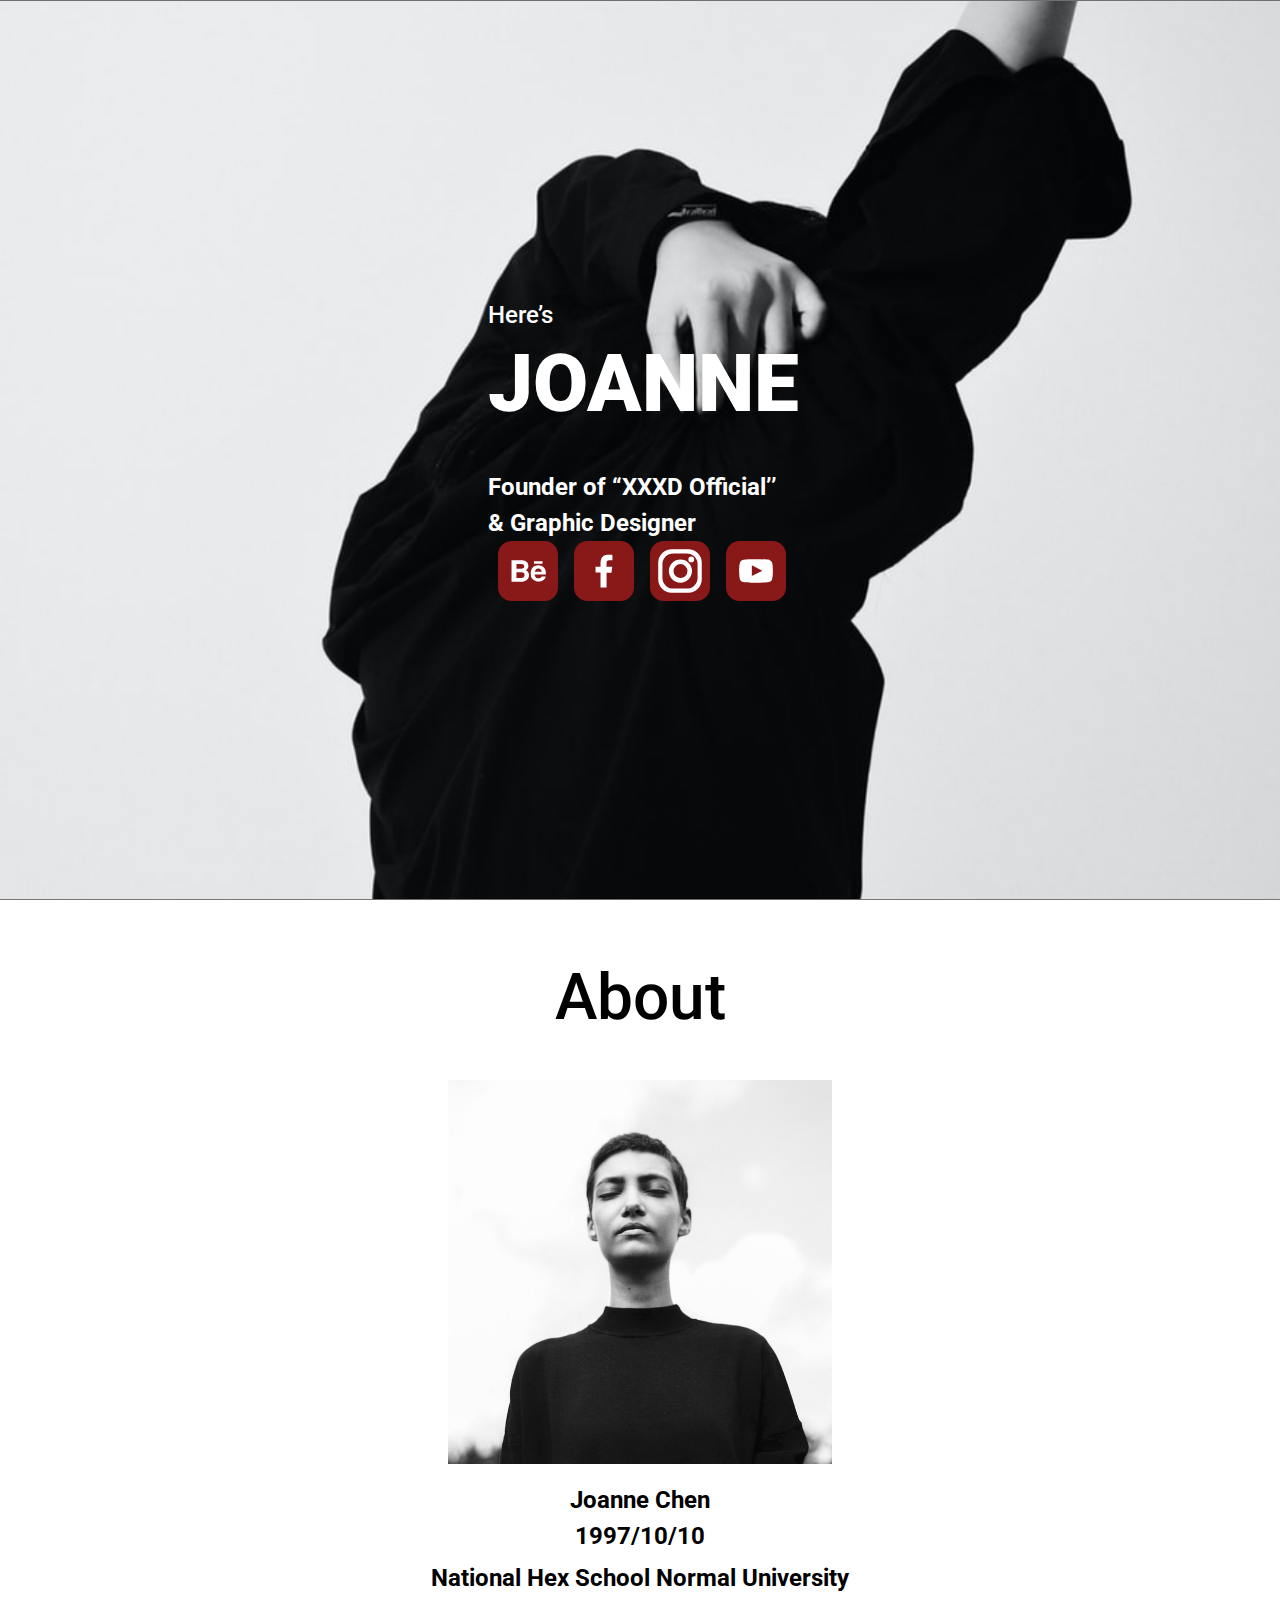
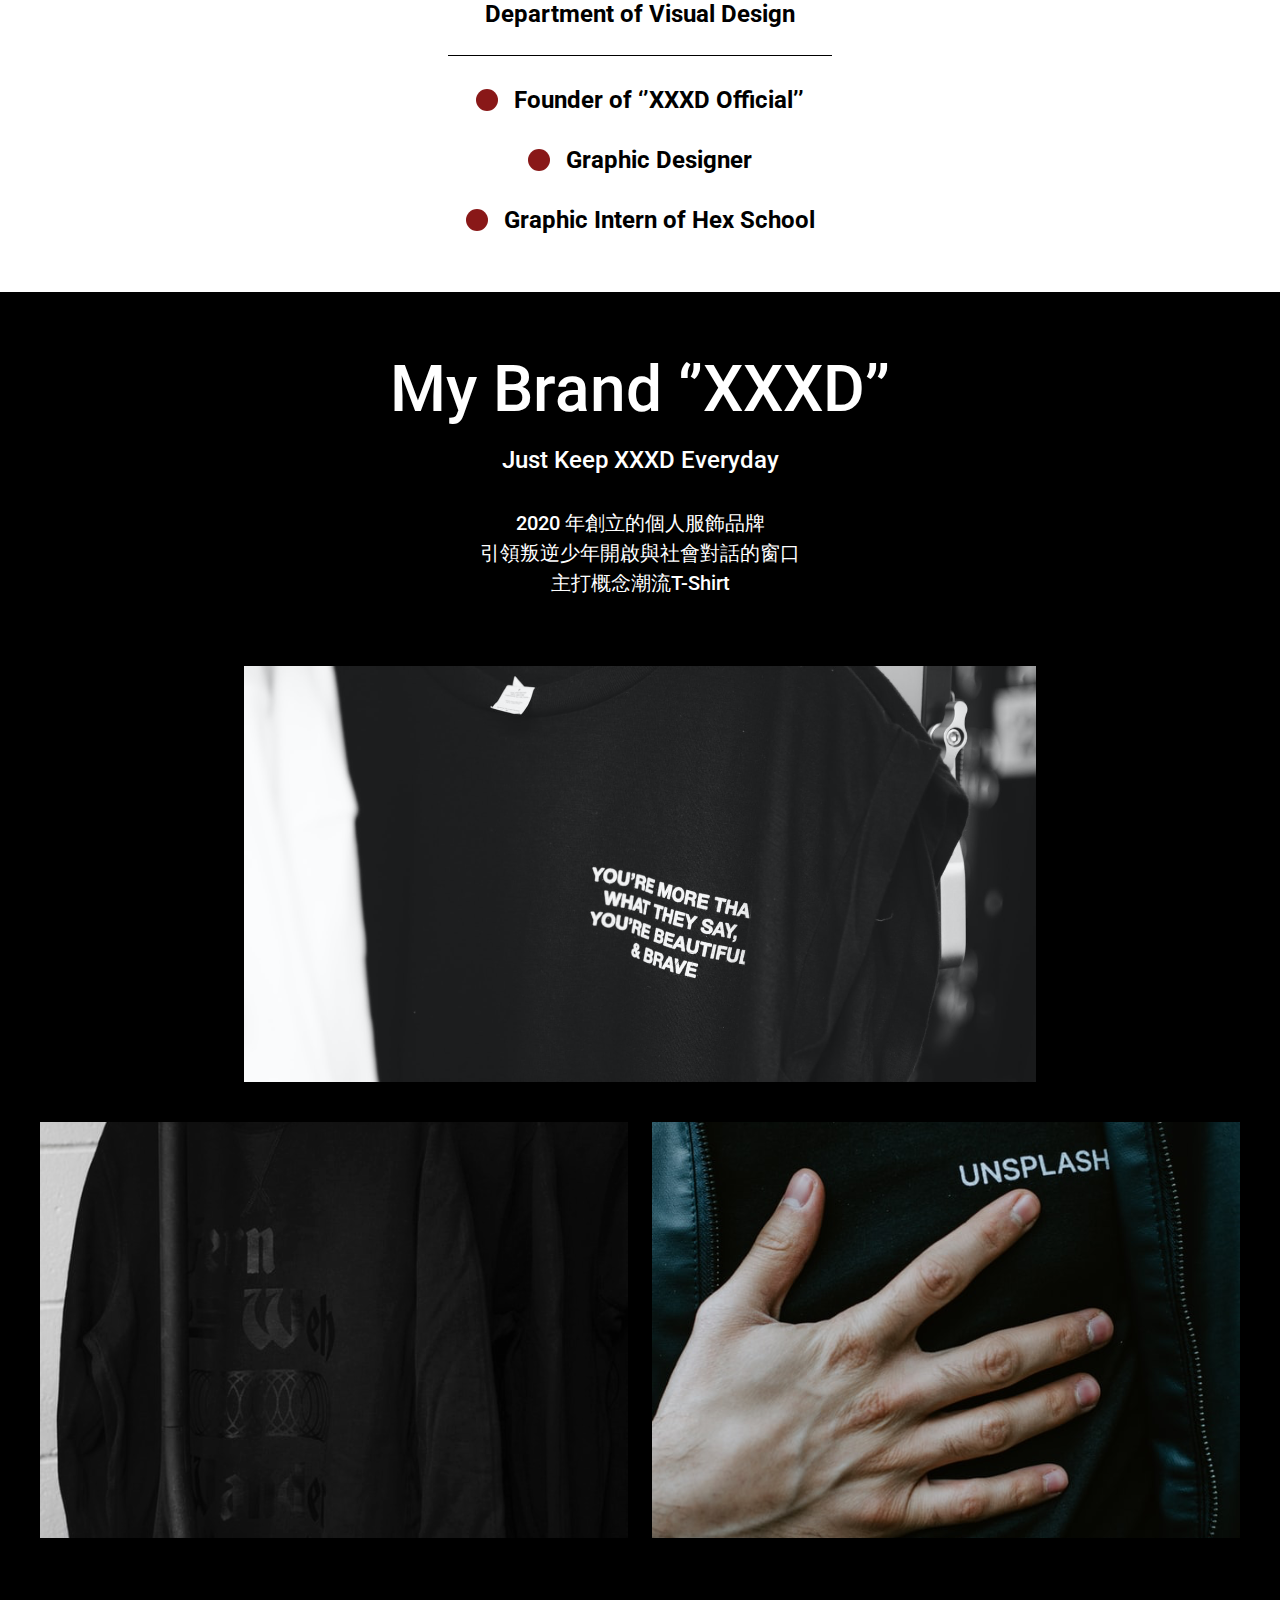
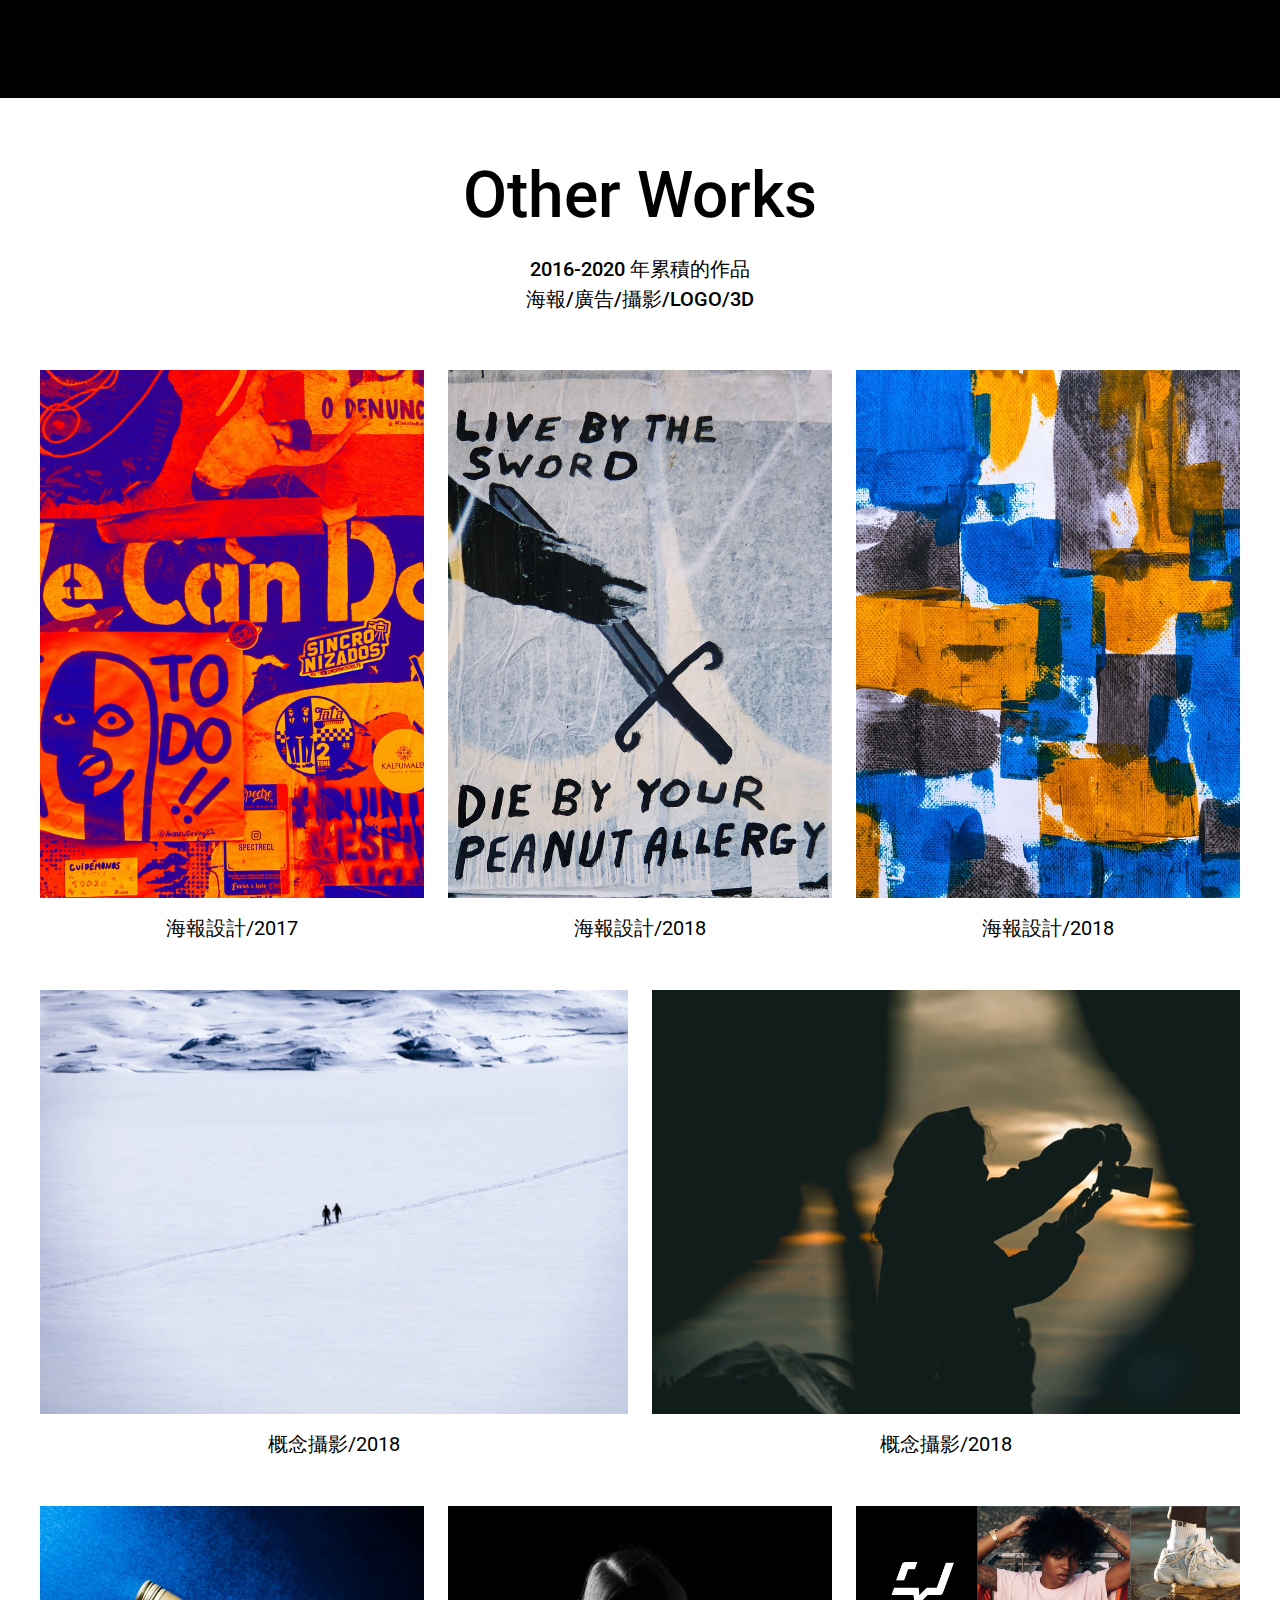
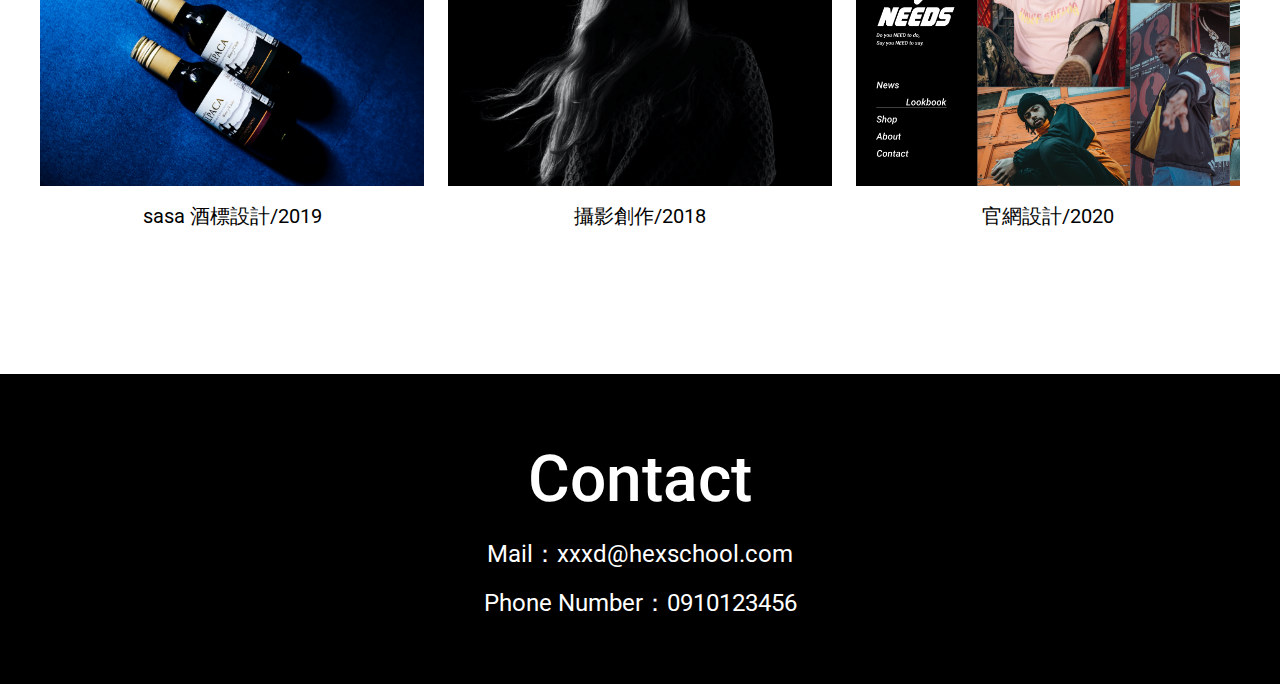
==== week2/index.html @ d1e8adb9 "add week2 file" ====
<!DOCTYPE html>
<html lang="zh-Hant-TW">

<head>
  <meta charset="UTF-8">
  <meta http-equiv="X-UA-Compatible" content="IE=edge">
  <meta name="viewport" content="width=device-width, initial-scale=1.0">
  <title>W2-個人網頁</title>
  <link rel="stylesheet" href="reset.css">
  <link rel="stylesheet" href="style.css">
</head>

<body>
  <header>
    <div class="header-container">
      <p class="subtitle">Here’s</p>
      <h1 class="title">JOANNE</h1>
      <p class="intro-lg">Founder of “XXXD Official’’ & Graphic Designer</p>
      <ul class="social-list">
        <li class="social-item"><a href="#" class="social-link"><img src="assets/behance.svg" alt="behance"></a></li>
        <li class="social-item"><a href="#" class="social-link"><img src="assets/facebook.svg" alt="facebook"></a></li>
        <li class="social-item"><a href="#" class="social-link"><img src="assets/instagram.svg" alt="instagram"></a></li>
        <li class="social-item"><a href="#" class="social-link"><img src="assets/youtube.svg" alt="youtube"></a></li>
      </ul>
    </div>
  </header>
  <div class="about">
    <h2 class="title">About</h2>
    <img class="photo" src="assets/photo.png" alt="photo">
    <ul class="info-list">
      <li class="info-item">
        <p class="subtitle">Joanne Chen</p>
      </li>
      <li class="info-item">
        <p class="subtitle">1997/10/10</p>
      </li>
      <li class="info-item">
        <p class="intro-lg">National Hex School Normal University <br>Department of Visual Design</p>
      </li>
    </ul>
    <ul class="experience-list">
      <li class="experience-item">
        <div class="dot"></div>
        <p class="subtitle">Founder of ‘’XXXD Official’’</p>
      </li>
      <li class="experience-item">
        <div class="dot"></div>
        <p class="subtitle">Graphic Designer</p>
      </li>
      <li class="experience-item">
        <div class="dot"></div>
        <p class="subtitle">Graphic Intern of Hex School</p>
      </li>
    </ul>
  </div>
  <div class="brand">
    <h2 class="title">My Brand ‘’XXXD’’</h2>
    <p class="subtitle">Just Keep XXXD Everyday</p>
    <p class="intro">2020 年創立的個人服飾品牌 <br>引領叛逆少年開啟與社會對話的窗口 <br>主打概念潮流T-Shirt</p>
    <ul class="brand-photo-list">
      <li class="brand-photo-item"><img src="assets/brand_img1.png" alt="brand-photo"></li>
      <li class="brand-photo-item"><img src="assets/brand_img2.png" alt="brand-photo"></li>
      <li class="brand-photo-item"><img src="assets/brand_img3.png" alt="brand-photo"></li>
    </ul>
  </div>

  <div class="works">
    <h2 class="title">Other Works</h2>
    <p class="intro">2016-2020 年累積的作品 <br>海報/廣告/攝影/LOGO/3D</p>
    <ul class="works-list">
      <li class="works-item"><a href="#" class="works-link"><img src="assets/work_img1.png" alt="works"></a>
        <p>海報設計/2017</p>
      </li>
      <li class="works-item"><a href="#" class="works-link"><img src="assets/work_img2.png" alt="works"></a>
        <p>海報設計/2018</p>
      </li>
      <li class="works-item"><a href="#" class="works-link"><img src="assets/work_img3.png" alt="works"></a>
        <p>海報設計/2018</p>
      </li>
      <li class="works-item"><a href="#" class="works-link"><img src="assets/work_img4.png" alt="works"></a>
        <p>概念攝影/2018</p>
      </li>
      <li class="works-item"><a href="#" class="works-link"><img src="assets/work_img5.png" alt="works"></a>
        <p>概念攝影/2018</p>
      </li>
      <li class="works-item"><a href="#" class="works-link"><img src="assets/work_img6.png" alt="works"></a>
        <p>sasa 酒標設計/2019</p>
      </li>
      <li class="works-item"><a href="#" class="works-link"><img src="assets/work_img7.png" alt="works"></a>
        <p>攝影創作/2018</p>
      </li>
      <li class="works-item"><a href="#" class="works-link"><img src="assets/work_img8.png" alt="works"></a>
        <p>官網設計/2020</p>
      </li>
    </ul>
  </div>

  <footer>
    <h2 class="title">Contact</h2>
    <ul class="contact-list">
      <li class="contact-item"><a href="#" class="contact-link">Mail：xxxd@hexschool.com</a></li>
      <li class="contact-item"><a href="#" class="contact-link">Phone Number：0910123456</a></li>
    </ul>
  </footer>
</body>

</html>
---- week2/style.css ----
@import url('https://fonts.googleapis.com/css2?family=Roboto:ital,wght@1,500;1,700;1,900&display=swap');

body{
  font-family: 'Roboto', sans-serif;
}


:root{
  --color-white: #FFFFFF;
  --color-black: #000000;
  --color-gray: #707070;
  --color-red: #891818;
}

h1.title{
  font-size: 80px;
  font-weight: 900;
  line-height: 106px;
}

h2.title{
  font-size: 64px;
  font-weight: 500;
  line-height: 84px;
}

p.subtitle{
  font-size: 24px;
  font-weight: 500;
  line-height: 32px;
}

p.intro{
  font-size: 20px;
  font-weight: 500;
  line-height: 30px;
}

p.intro-lg{
  font-size: 24px;
  font-weight: 700;
  line-height: 36px;
}

header{
  display: flex;
  justify-content: center;
  align-items: center;
  color: var(--color-white);
  background-image: url("assets/banner.png");
  background-size: cover;
  background-position: center center;
  height: 100vh;
}

.header-container{
  max-width: 304px;
}

header .title{
  margin-bottom: 32px;
}

header p.intro{
  margin-left: 13px;
  margin-right: 8px;
  margin-bottom: 40px;
}

.social-list{
  display: flex;
  justify-content: space-between;
  margin-left: 10px;
  margin-right: 6px;
}

.about{
  padding: 56px 0;
  text-align: center;
}

.about .subtitle{
  font-weight: 700;
}

.about .title{
  margin-bottom: 40px;
}

.about .photo{
  margin-bottom: 20px;
}

.info-item:first-child{
  margin-bottom: 4px;
}

.info-item:last-child{
  margin-top: 8px;
}

.experience-list{
  max-width: 384px;
  margin: 0 auto;
  margin-top: 23px;
  border-top: 1px solid var(--color-black);
  padding-top: 28px;
}

.dot{
  width: 22px;
  height: 22px;
  border-radius: 50%;
  background-color: var(--color-red);
  margin-right: 16px;
}

.experience-item{
  display: flex;
  align-items: center;
  justify-content: center;
}

.experience-item + .experience-item{
  margin-top: 28px;
}

.brand{
  background-color: var(--color-black);
  text-align: center;
  padding-top: 56px;
  padding-bottom: 160px;
  color: var(--color-white);
}

.brand .title{
  margin-bottom: 12px;
}

.brand .subtitle{
  margin-bottom: 32px;
}

.brand .intro{
  margin-bottom: 68px;
}

.brand-photo-list{
  max-width: 1200px;
  margin: 0 auto;
  display: flex;
  justify-content: center;
  flex-wrap: wrap;
  gap: 40px 24px;
}

.works{
  text-align: center;
  padding-top: 56px;
  padding-bottom: 144px;
}

.works .title{
  margin-bottom: 16px;
}

.works-list{
  max-width: 1200px;
  margin: 0 auto;
  display: flex;
  flex-wrap: wrap;
  gap: 48px 24px;
  margin-top: 56px;
}

.works-item p{
  margin-top: 16px;
  font-size: 20px;
  font-weight: 500px;
  line-height: 28px;
}

.works-link{
  display: block;;
}


footer{
  background-color: var(--color-black);
  padding: 64px 0;
  text-align: center;
  color: var(--color-white);
}

.contact-item{
  margin-top: 16px;
}

.contact-link{
  text-decoration: none;
  color: var(--color-white);
  font-size: 24px;
  line-height: 33px;
}

.contact-link:hover{
  color: var(--color-red);
}
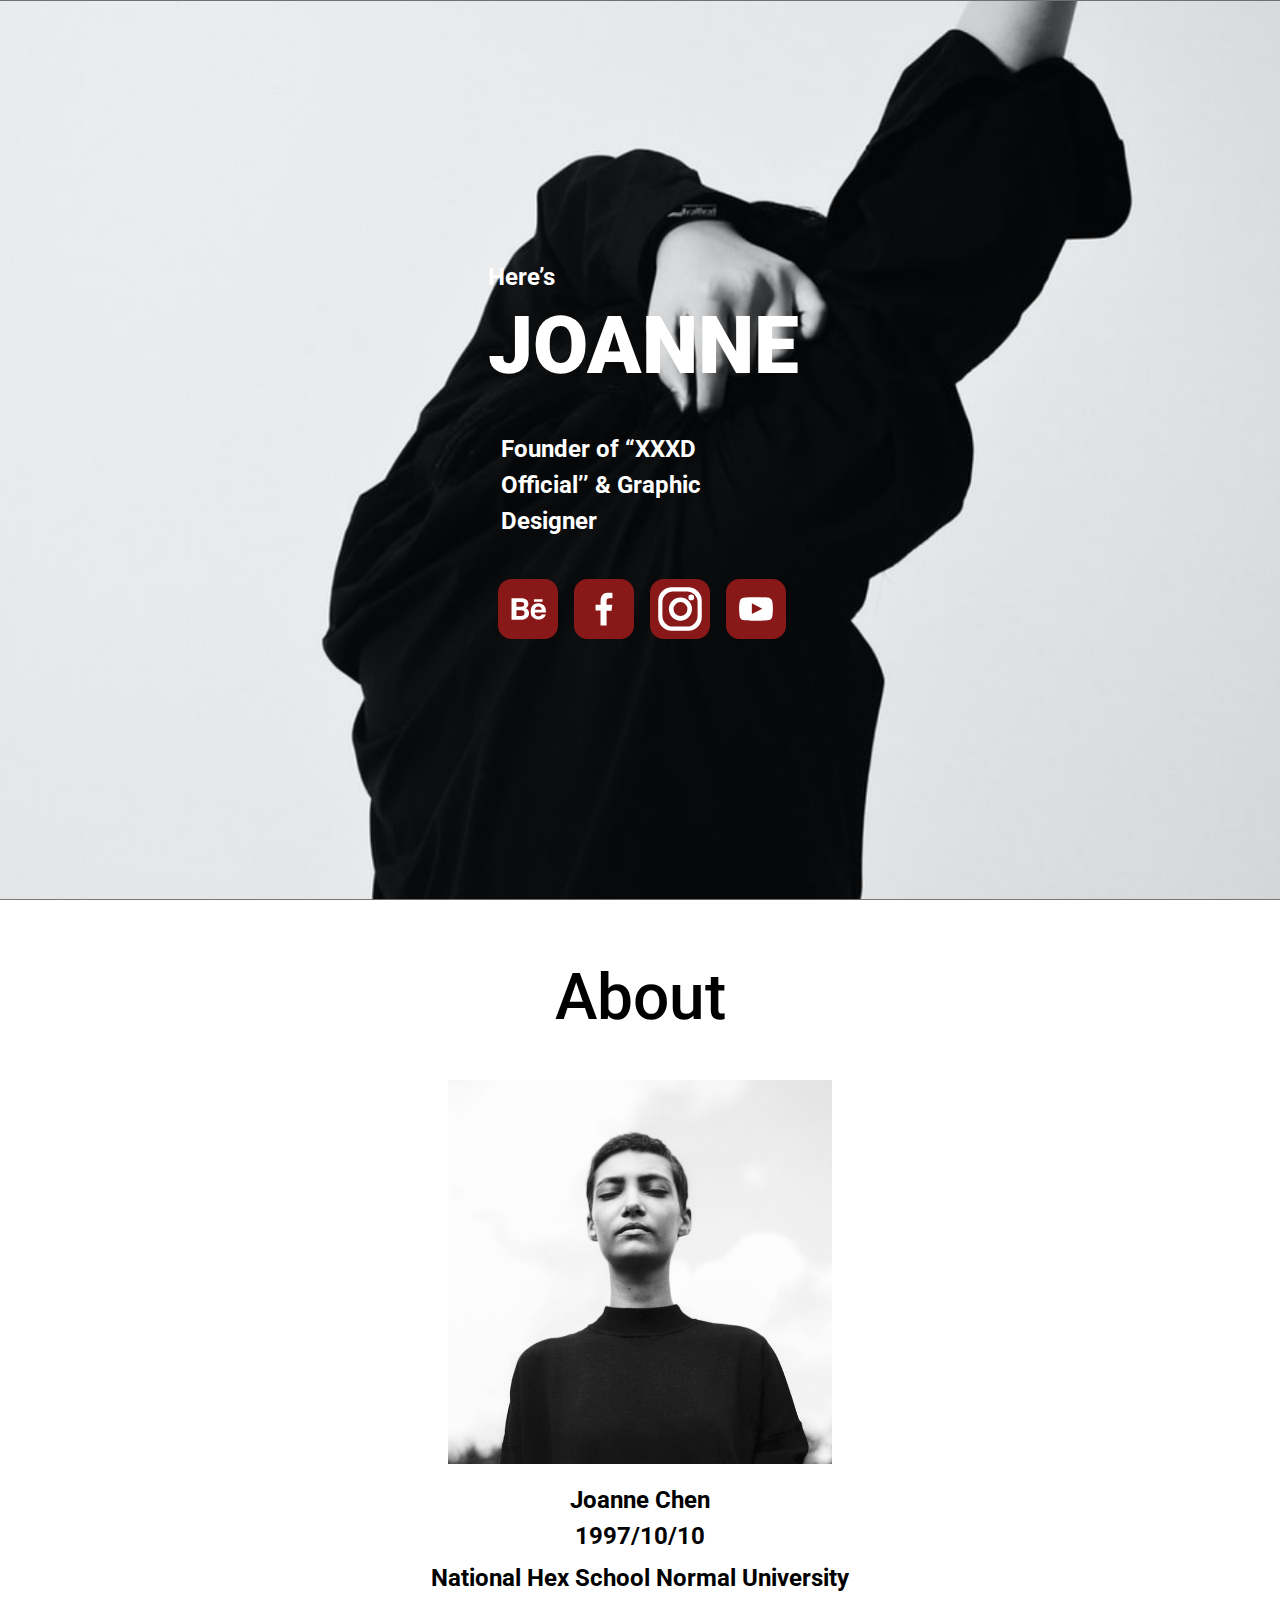
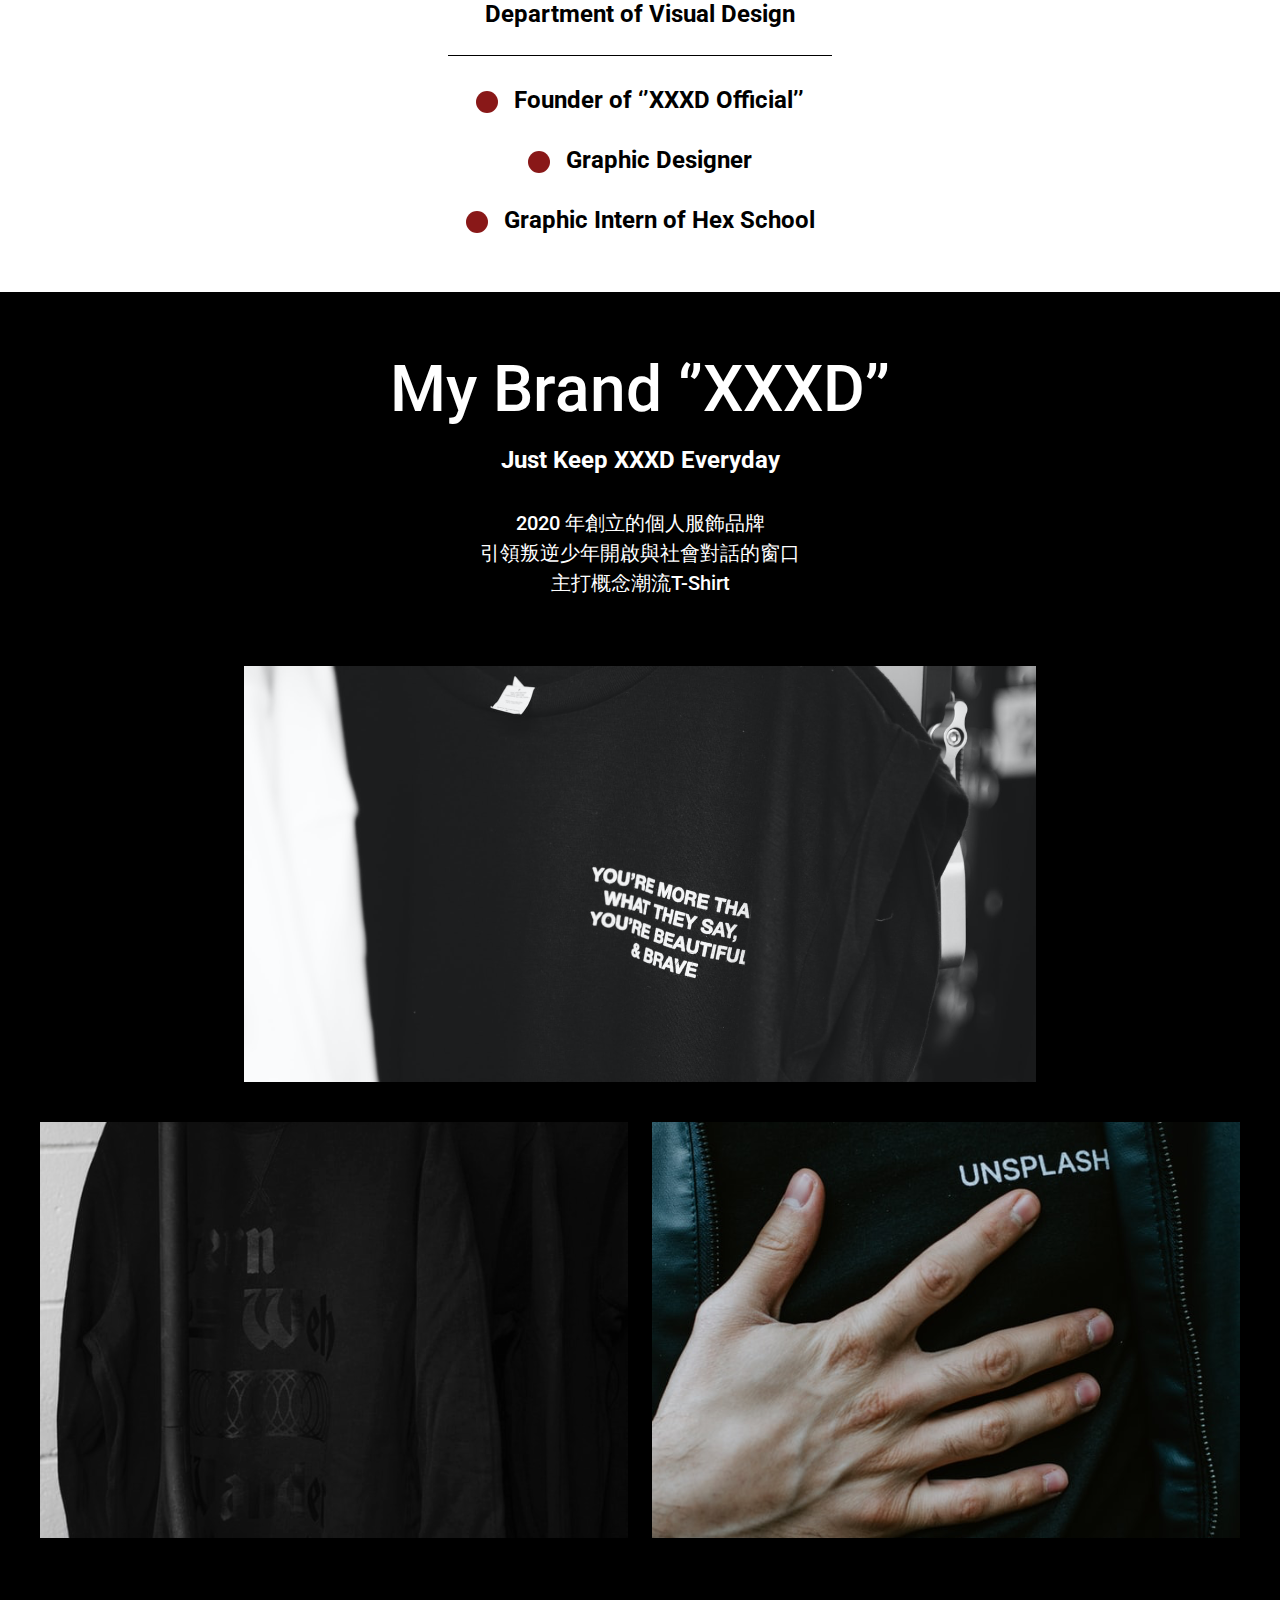
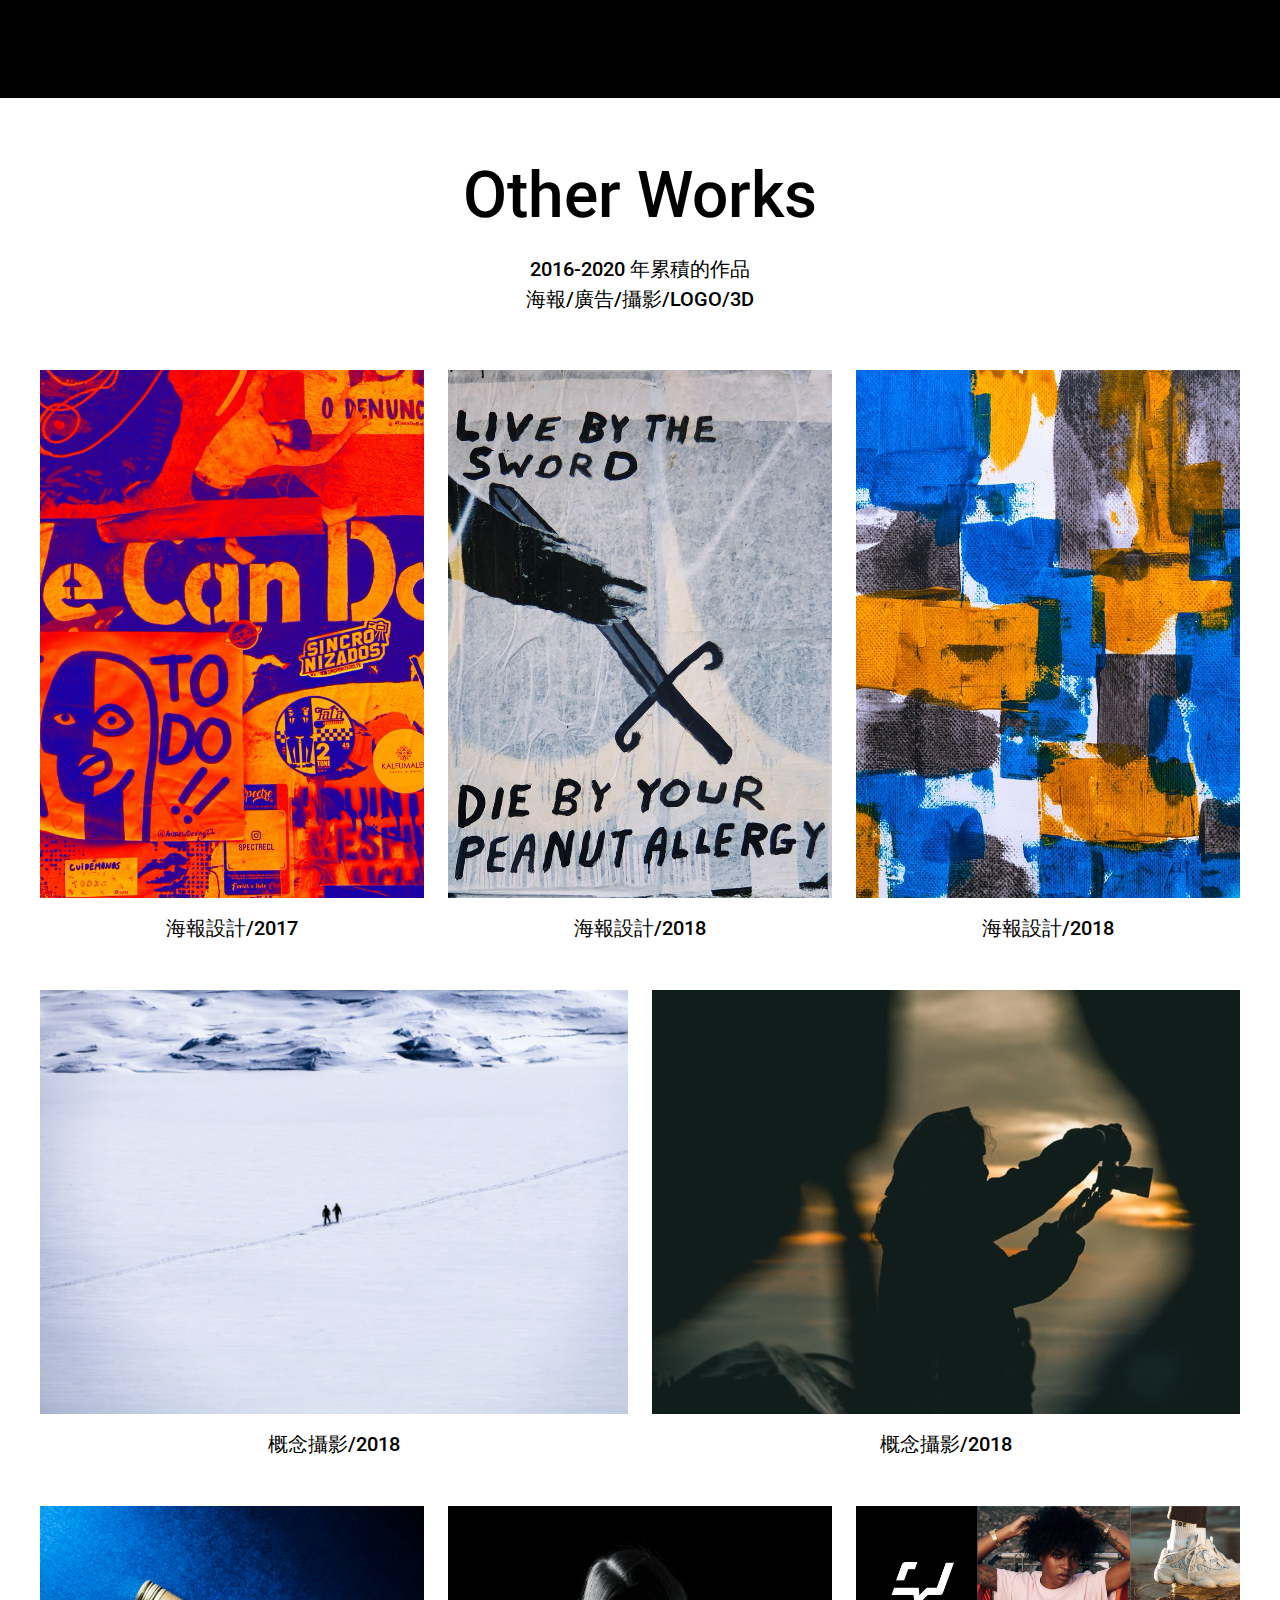
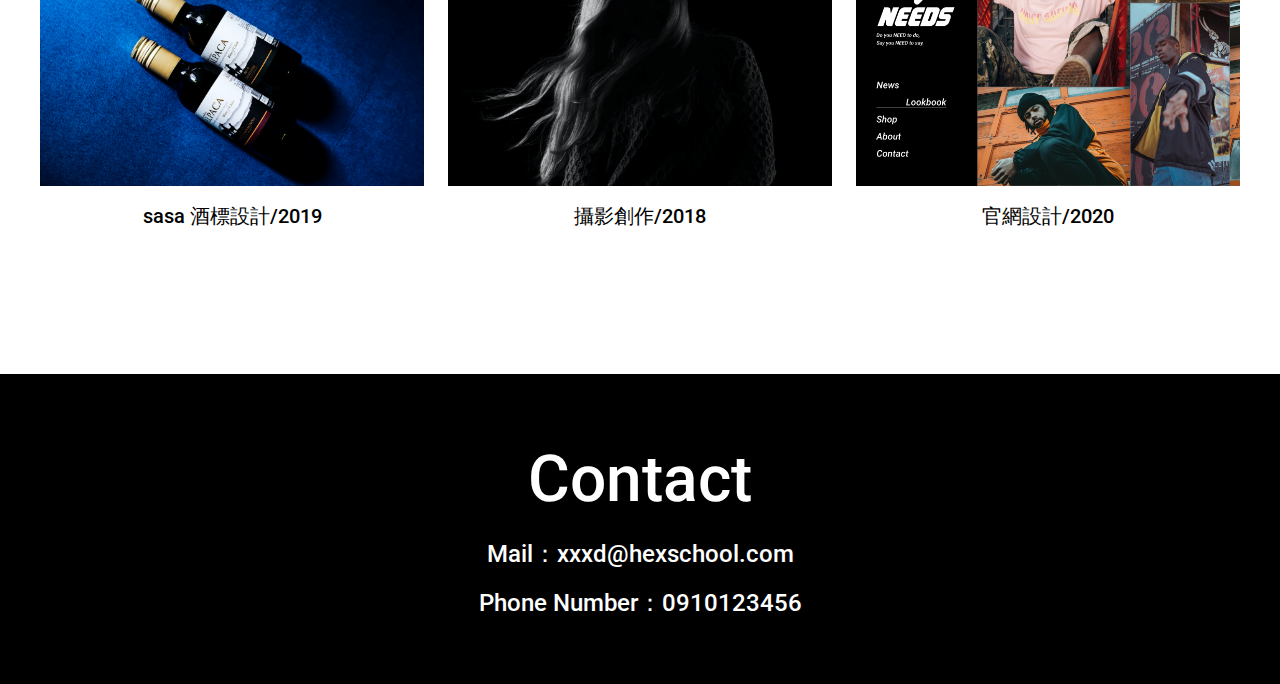
==== commit 2b820341: "[feat] week2 practise 3" ====
--- a/week2/index.html
+++ b/week2/index.html
@@ -12,94 +12,97 @@
 
 <body>
   <header>
-    <div class="header-container">
-      <p class="subtitle">Here’s</p>
-      <h1 class="title">JOANNE</h1>
-      <p class="intro-lg">Founder of “XXXD Official’’ & Graphic Designer</p>
+    <div class="container">
+      <p class="text-single">Here’s</p>
+      <h1 class="title mb-8">JOANNE</h1>
+      <p class="text-multiple mb-10">Founder of “XXXD Official’’ & Graphic Designer</p>
       <ul class="social-list">
-        <li class="social-item"><a href="#" class="social-link"><img src="assets/behance.svg" alt="behance"></a></li>
-        <li class="social-item"><a href="#" class="social-link"><img src="assets/facebook.svg" alt="facebook"></a></li>
-        <li class="social-item"><a href="#" class="social-link"><img src="assets/instagram.svg" alt="instagram"></a></li>
-        <li class="social-item"><a href="#" class="social-link"><img src="assets/youtube.svg" alt="youtube"></a></li>
+        <li class="social-item"><a href="#" class="social-link"><img src="./assets/behance.svg" alt="behance"></a></li>
+        <li class="social-item"><a href="#" class="social-link"><img src="./assets/facebook.svg" alt="facebook"></a></li>
+        <li class="social-item"><a href="#" class="social-link"><img src="./assets/instagram.svg" alt="instagram"></a></li>
+        <li class="social-item"><a href="#" class="social-link"><img src="./assets/youtube.svg" alt="youtube"></a></li>
       </ul>
     </div>
   </header>
-  <div class="about">
-    <h2 class="title">About</h2>
-    <img class="photo" src="assets/photo.png" alt="photo">
+  <section class="about">
+    <h2 class="title mb-10">About</h2>
+    <img src="./assets/photo.png" alt="photo" class="photo mb-5">
     <ul class="info-list">
-      <li class="info-item">
-        <p class="subtitle">Joanne Chen</p>
+      <li class="info-item mb-1">
+        <p class="text-single">Joanne Chen</p>
+      </li>
+      <li class="info-item mb-2">
+        <p class="text-single">1997/10/10</p>
       </li>
       <li class="info-item">
-        <p class="subtitle">1997/10/10</p>
-      </li>
-      <li class="info-item">
-        <p class="intro-lg">National Hex School Normal University <br>Department of Visual Design</p>
+        <p class="text-multiple">National Hex School Normal University <br>Department of Visual Design</p>
       </li>
     </ul>
     <ul class="experience-list">
       <li class="experience-item">
-        <div class="dot"></div>
-        <p class="subtitle">Founder of ‘’XXXD Official’’</p>
+        <p class="text-single">Founder of ‘’XXXD Official’’</p>
       </li>
       <li class="experience-item">
-        <div class="dot"></div>
-        <p class="subtitle">Graphic Designer</p>
+        <p class="text-single">Graphic Designer</p>
       </li>
       <li class="experience-item">
-        <div class="dot"></div>
-        <p class="subtitle">Graphic Intern of Hex School</p>
+        <p class="text-single">Graphic Intern of Hex School</p>
       </li>
     </ul>
-  </div>
-  <div class="brand">
-    <h2 class="title">My Brand ‘’XXXD’’</h2>
-    <p class="subtitle">Just Keep XXXD Everyday</p>
-    <p class="intro">2020 年創立的個人服飾品牌 <br>引領叛逆少年開啟與社會對話的窗口 <br>主打概念潮流T-Shirt</p>
-    <ul class="brand-photo-list">
-      <li class="brand-photo-item"><img src="assets/brand_img1.png" alt="brand-photo"></li>
-      <li class="brand-photo-item"><img src="assets/brand_img2.png" alt="brand-photo"></li>
-      <li class="brand-photo-item"><img src="assets/brand_img3.png" alt="brand-photo"></li>
+  </section>
+  <section class="brand">
+    <h2 class="title mb-3">My Brand ‘’XXXD’’</h2>
+    <p class="text-single mb-8">Just Keep XXXD Everyday</p>
+    <p class="text-multiple mb-17">2020 年創立的個人服飾品牌 <br>引領叛逆少年開啟與社會對話的窗口 <br>主打概念潮流T-Shirt</p>
+    <ul class="picture-list picture-container">
+      <li class="picture-item"><img src="./assets/brand_img1.png" alt="brand image"></li>
+      <li class="picture-item"><img src="./assets/brand_img2.png" alt="brand image"></li>
+      <li class="picture-item"><img src="./assets/brand_img3.png" alt="brand image"></li>
     </ul>
-  </div>
-
-  <div class="works">
-    <h2 class="title">Other Works</h2>
-    <p class="intro">2016-2020 年累積的作品 <br>海報/廣告/攝影/LOGO/3D</p>
-    <ul class="works-list">
-      <li class="works-item"><a href="#" class="works-link"><img src="assets/work_img1.png" alt="works"></a>
-        <p>海報設計/2017</p>
+  </section>
+  <section class="other">
+    <h2 class="title mb-4">Other Works</h2>
+    <p class="text-multiple mb-14">2016-2020 年累積的作品 <br>海報/廣告/攝影/LOGO/3D</p>
+    <ul class="work-list picture-container">
+      <li class="work-item">
+        <img class="mb-4" src="./assets/work_img1.png" alt="work">
+        <p class="text-single">海報設計/2017</p>
       </li>
-      <li class="works-item"><a href="#" class="works-link"><img src="assets/work_img2.png" alt="works"></a>
-        <p>海報設計/2018</p>
+      <li class="work-item">
+        <img class="mb-4" src="./assets/work_img2.png" alt="work">
+        <p class="text-single">海報設計/2018</p>
       </li>
-      <li class="works-item"><a href="#" class="works-link"><img src="assets/work_img3.png" alt="works"></a>
-        <p>海報設計/2018</p>
+      <li class="work-item">
+        <img class="mb-4" src="./assets/work_img3.png" alt="work">
+        <p class="text-single">海報設計/2018</p>
       </li>
-      <li class="works-item"><a href="#" class="works-link"><img src="assets/work_img4.png" alt="works"></a>
-        <p>概念攝影/2018</p>
+      <li class="work-item">
+        <img class="mb-4" src="./assets/work_img4.png" alt="work">
+        <p class="text-single">概念攝影/2018</p>
       </li>
-      <li class="works-item"><a href="#" class="works-link"><img src="assets/work_img5.png" alt="works"></a>
-        <p>概念攝影/2018</p>
+      <li class="work-item">
+        <img class="mb-4" src="./assets/work_img5.png" alt="work">
+        <p class="text-single">概念攝影/2018</p>
       </li>
-      <li class="works-item"><a href="#" class="works-link"><img src="assets/work_img6.png" alt="works"></a>
-        <p>sasa 酒標設計/2019</p>
+      <li class="work-item">
+        <img class="mb-4" src="./assets/work_img6.png" alt="work">
+        <p class="text-single">sasa 酒標設計/2019</p>
       </li>
-      <li class="works-item"><a href="#" class="works-link"><img src="assets/work_img7.png" alt="works"></a>
-        <p>攝影創作/2018</p>
+      <li class="work-item">
+        <img class="mb-4" src="./assets/work_img7.png" alt="work">
+        <p class="text-single">攝影創作/2018</p>
       </li>
-      <li class="works-item"><a href="#" class="works-link"><img src="assets/work_img8.png" alt="works"></a>
-        <p>官網設計/2020</p>
+      <li class="work-item">
+        <img class="mb-4" src="./assets/work_img8.png" alt="work">
+        <p class="text-single">官網設計/2020</p>
       </li>
     </ul>
-  </div>
-
+  </section>
   <footer>
-    <h2 class="title">Contact</h2>
+    <h2 class="title mb-4">Contact</h2>
     <ul class="contact-list">
-      <li class="contact-item"><a href="#" class="contact-link">Mail：xxxd@hexschool.com</a></li>
-      <li class="contact-item"><a href="#" class="contact-link">Phone Number：0910123456</a></li>
+      <li class="contact-item mb-4"><a href="mailto:xxxd@hexschool.com" class="contact-link">Mail：xxxd@hexschool.com</a></li>
+      <li class="contact-item"><a href="tel:+886910123456" class="contact-link">Phone Number：0910123456</a></li>
     </ul>
   </footer>
 </body>
--- a/week2/style.css
+++ b/week2/style.css
@@ -3,7 +3,6 @@
 body{
   font-family: 'Roboto', sans-serif;
 }
-
 
 :root{
   --color-white: #FFFFFF;
@@ -12,59 +11,82 @@
   --color-red: #891818;
 }
 
-h1.title{
-  font-size: 80px;
-  font-weight: 900;
-  line-height: 106px;
+/* 共用 */
+
+.mb-1{
+  margin-bottom: 4px;
 }
 
-h2.title{
-  font-size: 64px;
-  font-weight: 500;
-  line-height: 84px;
+.mb-2{
+  margin-bottom: 8px;
 }
 
-p.subtitle{
-  font-size: 24px;
-  font-weight: 500;
-  line-height: 32px;
+.mb-3{
+  margin-bottom: 12px;
 }
 
-p.intro{
-  font-size: 20px;
-  font-weight: 500;
-  line-height: 30px;
+.mb-4{
+  margin-bottom: 16px;
 }
 
-p.intro-lg{
-  font-size: 24px;
-  font-weight: 700;
-  line-height: 36px;
+.mb-5{
+  margin-bottom: 20px;
 }
 
+.mb-8{
+  margin-bottom: 32px;
+}
+
+.mb-10{
+  margin-bottom: 40px;
+}
+
+.mb-14{
+  margin-bottom: 56px;
+}
+
+.mb-17{
+  margin-bottom: 68px;
+}
+
+/* 頁面 */
 header{
+  background-image: url("./assets/banner.png");
+  background-position: center center;
+  background-size: cover;
+  height: 100vh;
   display: flex;
   justify-content: center;
   align-items: center;
   color: var(--color-white);
-  background-image: url("assets/banner.png");
-  background-size: cover;
-  background-position: center center;
-  height: 100vh;
 }
 
-.header-container{
+header .container{
   max-width: 304px;
 }
 
-header .title{
-  margin-bottom: 32px;
+header p, .about p, .brand p{
+  font-size: 24px;
+  font-weight: 700;
 }
 
-header p.intro{
+header .text-multiple{
   margin-left: 13px;
   margin-right: 8px;
-  margin-bottom: 40px;
+}
+
+.text-single{
+  line-height: 32px;
+}
+
+.text-multiple{
+  line-height: 36px;
+}
+
+h1.title{
+  font-size: 80px;
+  line-height: 106px;
+  font-weight: 900;
 }
 
 .social-list{
@@ -74,29 +96,15 @@
   margin-right: 6px;
 }
 
-.about{
-  padding: 56px 0;
-  text-align: center;
+h2.title{
+  font-size: 64px;
+  line-height: 84px;
+  font-weight: 500;
 }
 
-.about .subtitle{
-  font-weight: 700;
-}
-
-.about .title{
-  margin-bottom: 40px;
-}
-
-.about .photo{
-  margin-bottom: 20px;
-}
-
-.info-item:first-child{
-  margin-bottom: 4px;
-}
-
-.info-item:last-child{
-  margin-top: 8px;
+.about{
+  text-align: center;
+  padding: 56px 0;
 }
 
 .experience-list{
@@ -104,106 +112,84 @@
   margin: 0 auto;
   margin-top: 23px;
   border-top: 1px solid var(--color-black);
-  padding-top: 28px;
 }
 
-.dot{
+.experience-item{
+  margin-top: 28px;
+}
+
+.experience-item p::before{
+  content: '';
+  display: inline-block;
+  vertical-align: middle;
+  background-color: var(--color-red);
   width: 22px;
   height: 22px;
   border-radius: 50%;
-  background-color: var(--color-red);
   margin-right: 16px;
-}
-
-.experience-item{
-  display: flex;
-  align-items: center;
-  justify-content: center;
-}
-
-.experience-item + .experience-item{
-  margin-top: 28px;
 }
 
 .brand{
   background-color: var(--color-black);
+  color: var(--color-white);
   text-align: center;
   padding-top: 56px;
   padding-bottom: 160px;
-  color: var(--color-white);
 }
 
-.brand .title{
-  margin-bottom: 12px;
+.brand .text-multiple{
+  font-size: 20px;
+  line-height: 30px;
+  font-weight: 500;
 }
 
-.brand .subtitle{
-  margin-bottom: 32px;
-}
-
-.brand .intro{
-  margin-bottom: 68px;
-}
-
-.brand-photo-list{
+.picture-container{
   max-width: 1200px;
   margin: 0 auto;
   display: flex;
+  flex-wrap: wrap;
   justify-content: center;
-  flex-wrap: wrap;
+}
+
+.picture-list{
   gap: 40px 24px;
 }
 
-.works{
+.other{
   text-align: center;
   padding-top: 56px;
   padding-bottom: 144px;
 }
 
-.works .title{
-  margin-bottom: 16px;
+.other p{
+  font-size: 20px;
+  line-height: 30px;
+  font-weight: 500;
 }
 
-.works-list{
-  max-width: 1200px;
-  margin: 0 auto;
-  display: flex;
-  flex-wrap: wrap;
-  gap: 48px 24px;
-  margin-top: 56px;
-}
-
-.works-item p{
-  margin-top: 16px;
-  font-size: 20px;
-  font-weight: 500px;
+.other .text-single{
   line-height: 28px;
 }
 
-.works-link{
-  display: block;;
+.work-list{
+  gap: 48px 24px;
 }
-
 
 footer{
   background-color: var(--color-black);
+  color: var(--color-white);
   padding: 64px 0;
   text-align: center;
-  color: var(--color-white);
-}
-
-.contact-item{
-  margin-top: 16px;
 }
 
 .contact-link{
+  font-size: 24px;
+  line-height: 33px;
+  font-weight: 500;
   text-decoration: none;
   color: var(--color-white);
-  font-size: 24px;
-  line-height: 33px;
 }
 
 .contact-link:hover{
   color: var(--color-red);
-}
-
+}